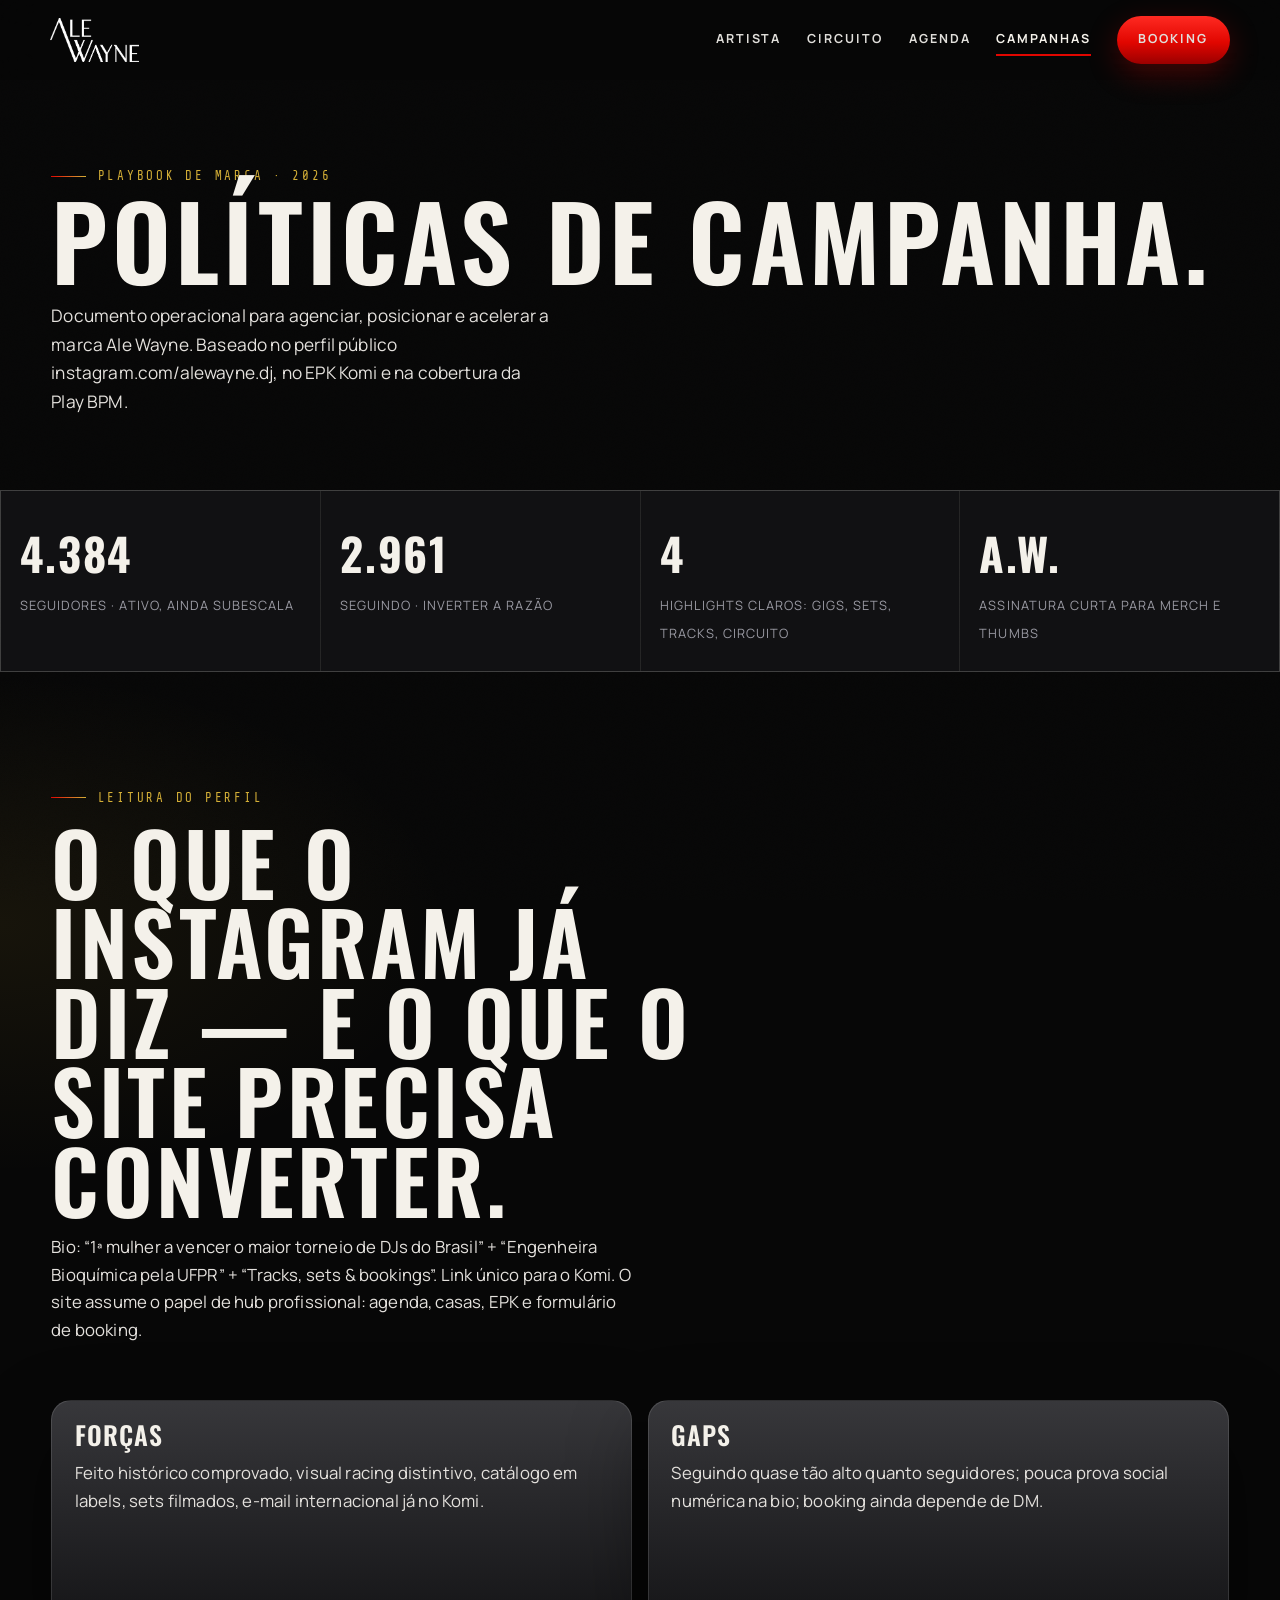
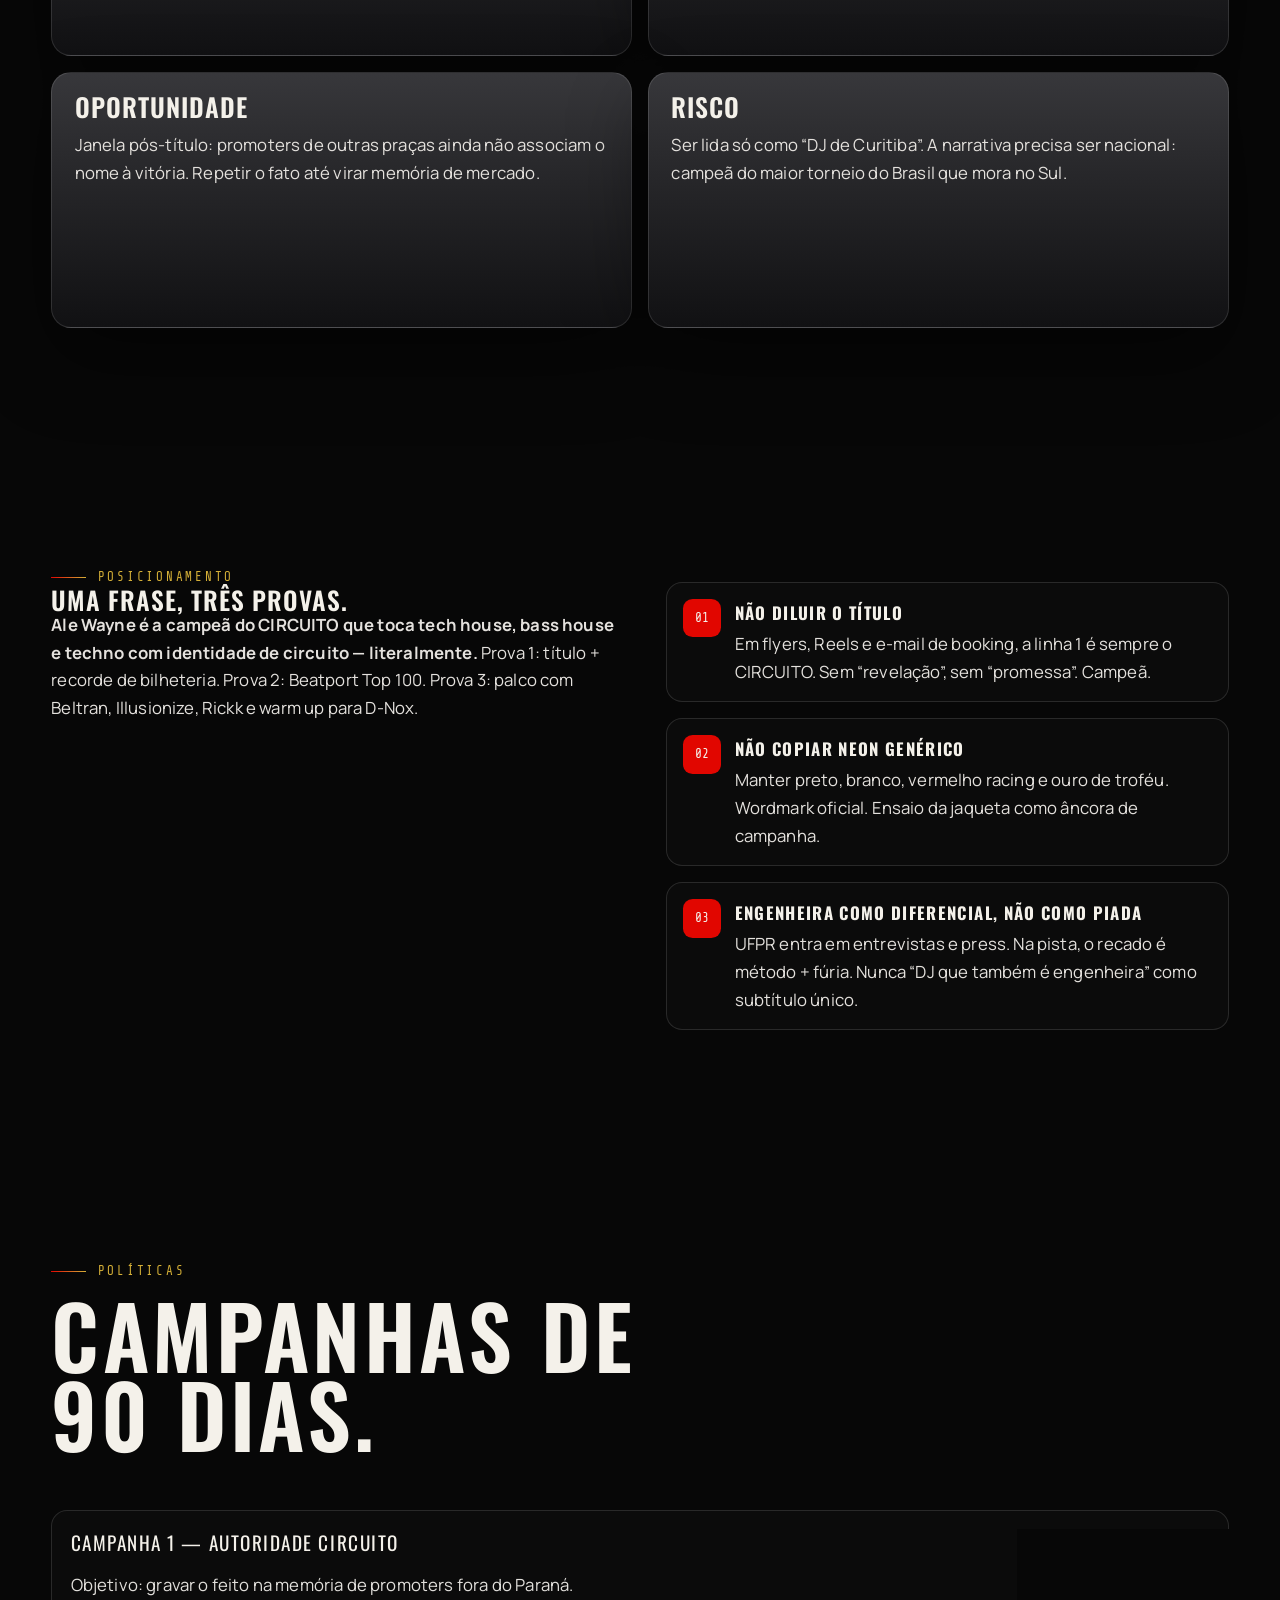
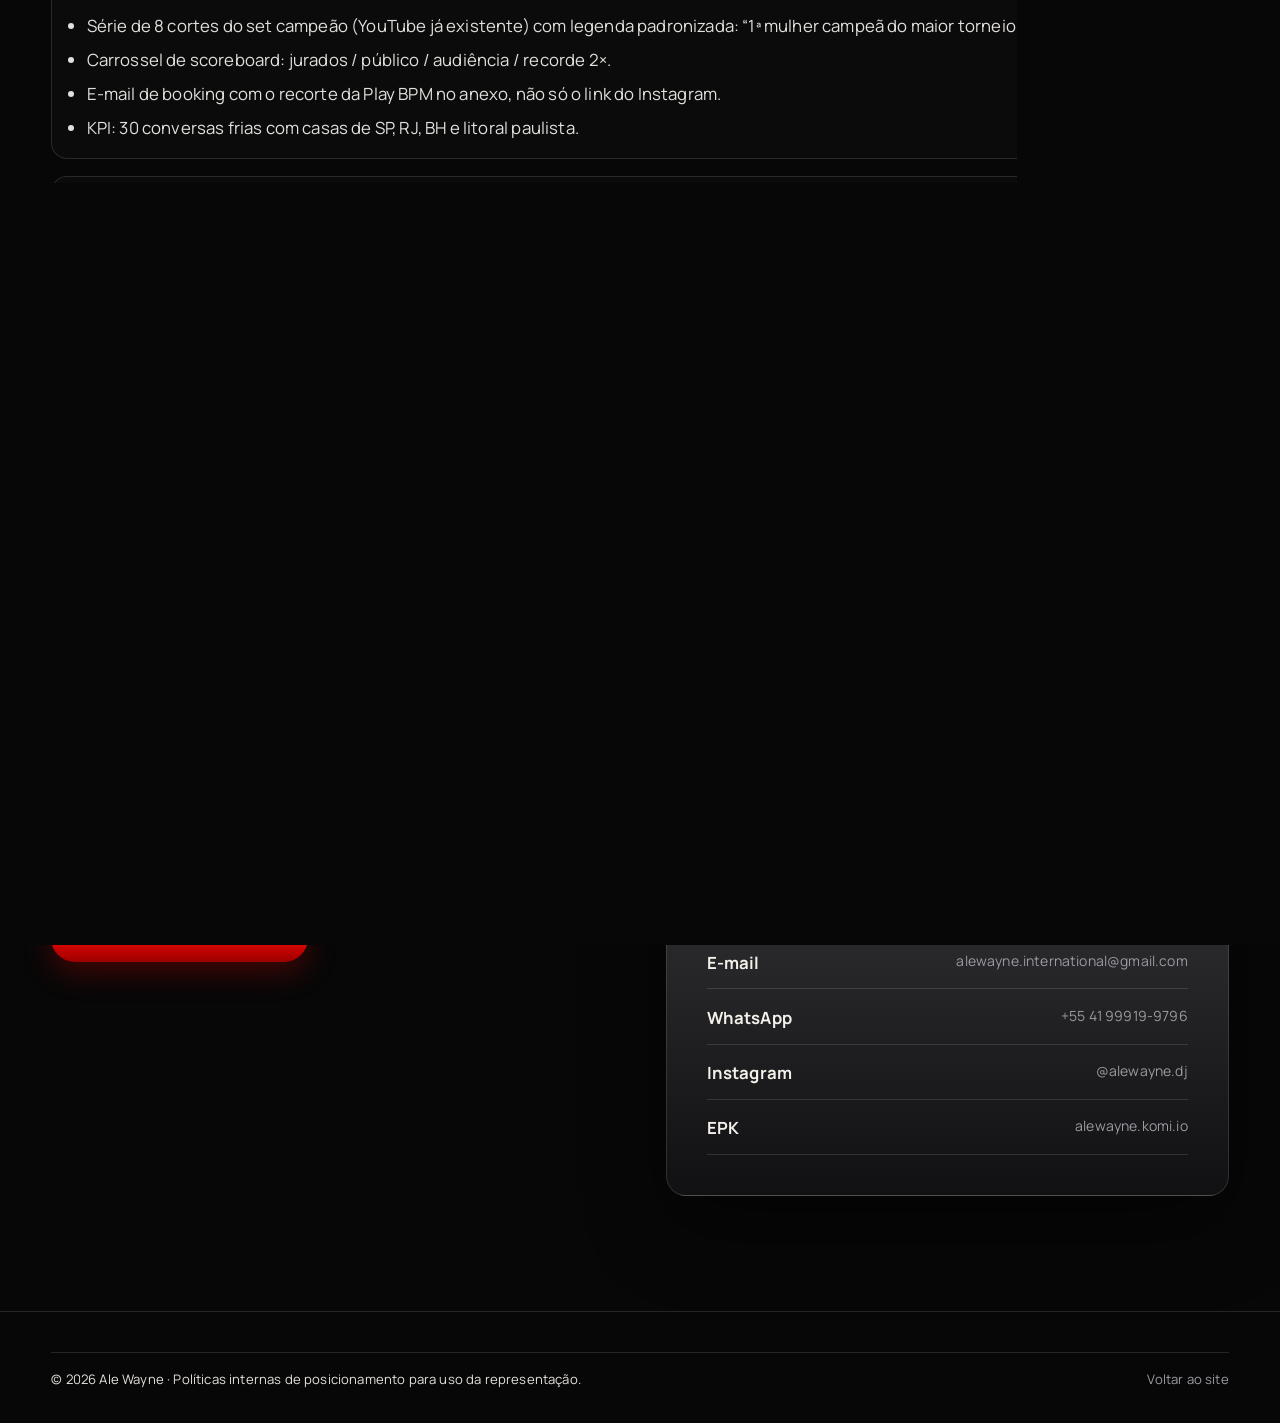
==== campanhas.html @ 580b4e45 "Commit Inicial Co-authored-by: Cursor <cursoragent@cursor.com>" ====
<!DOCTYPE html>
<html lang="pt-BR">
  <head>
    <meta charset="utf-8" />
    <meta name="viewport" content="width=device-width, initial-scale=1" />
    <title>Campanhas de posicionamento | Ale Wayne</title>
    <meta
      name="description"
      content="Políticas de campanha, posicionamento e engajamento para a marca Ale Wayne: campeã do CIRCUITO Park Art, DJ e produtora de tech house, bass house e techno."
    />
    <link rel="canonical" href="https://alewayne.dj/campanhas.html" />
    <link rel="icon" href="assets/icons/favicon.svg" type="image/svg+xml" />
    <link rel="preconnect" href="https://fonts.googleapis.com" />
    <link rel="preconnect" href="https://fonts.gstatic.com" crossorigin />
    <link
      href="https://fonts.googleapis.com/css2?family=Manrope:wght@400;500;700;800&family=Oswald:wght@500;600;700&family=Share+Tech+Mono&display=swap"
      rel="stylesheet"
    />
    <link rel="stylesheet" href="css/styles.css" />
    <meta property="og:title" content="Campanhas de posicionamento | Ale Wayne" />
    <meta
      property="og:description"
      content="Playbook de marca para promoters, imprensa e equipe: autoridade de campeã, identidade racing e crescimento no Instagram."
    />
    <meta property="og:image" content="assets/images/ale-wayne-portrait.jpg" />
  </head>
  <body>
    <a class="skip-link" href="#conteudo">Pular para o conteúdo</a>

    <header class="site-header" data-header>
      <div class="wrap">
        <a class="brand" href="index.html" aria-label="Ale Wayne — início">
          <img src="assets/images/ale-wayne-banner.png" alt="Ale Wayne" width="220" height="44" />
        </a>
        <button class="nav-toggle" type="button" data-nav-toggle aria-expanded="false" aria-controls="menu-principal">
          <span></span>
          <span class="sr-only">Abrir menu</span>
        </button>
        <nav class="nav" id="menu-principal" data-nav aria-label="Principal">
          <a href="index.html#artista">Artista</a>
          <a href="index.html#circuito">CIRCUITO</a>
          <a href="index.html#agenda">Agenda</a>
          <a href="campanhas.html" aria-current="page">Campanhas</a>
          <a class="btn btn-red" href="index.html#booking">Booking</a>
        </nav>
      </div>
    </header>

    <main id="conteudo">
      <section class="hero" style="min-height: auto; padding-bottom: 3rem">
        <div class="wrap">
          <p class="kicker">Playbook de marca · 2026</p>
          <h1 style="font-size: clamp(3rem, 8vw, 6.5rem)">Políticas de campanha.</h1>
          <p class="hero-copy">
            Documento operacional para agenciar, posicionar e acelerar a marca
            Ale Wayne. Baseado no perfil público
            <a href="https://www.instagram.com/alewayne.dj/" target="_blank" rel="noopener noreferrer">instagram.com/alewayne.dj</a>,
            no EPK Komi e na cobertura da Play BPM.
          </p>
        </div>
      </section>

      <section class="stats" aria-label="Diagnóstico do Instagram">
        <article class="stat">
          <b>4.384</b>
          <span>seguidores · ativo, ainda subescala</span>
        </article>
        <article class="stat">
          <b>2.961</b>
          <span>seguindo · inverter a razão</span>
        </article>
        <article class="stat">
          <b>4</b>
          <span>highlights claros: Gigs, Sets, Tracks, Circuito</span>
        </article>
        <article class="stat">
          <b>A.W.</b>
          <span>assinatura curta para merch e thumbs</span>
        </article>
      </section>

      <section class="section">
        <div class="wrap">
          <div class="section-head">
            <p class="kicker">Leitura do perfil</p>
            <h2>O que o Instagram já diz — e o que o site precisa converter.</h2>
            <p class="lede">
              Bio: “1ª mulher a vencer o maior torneio de DJs do Brasil” +
              “Engenheira Bioquímica pela UFPR” + “Tracks, sets &amp; bookings”.
              Link único para o Komi. O site assume o papel de hub profissional:
              agenda, casas, EPK e formulário de booking.
            </p>
          </div>
          <div class="matrix">
            <article class="card campaign-card">
              <h3>Forças</h3>
              <p>Feito histórico comprovado, visual racing distintivo, catálogo em labels, sets filmados, e-mail internacional já no Komi.</p>
            </article>
            <article class="card campaign-card">
              <h3>Gaps</h3>
              <p>Seguindo quase tão alto quanto seguidores; pouca prova social numérica na bio; booking ainda depende de DM.</p>
            </article>
            <article class="card campaign-card">
              <h3>Oportunidade</h3>
              <p>Janela pós-título: promoters de outras praças ainda não associam o nome à vitória. Repetir o fato até virar memória de mercado.</p>
            </article>
            <article class="card campaign-card">
              <h3>Risco</h3>
              <p>Ser lida só como “DJ de Curitiba”. A narrativa precisa ser nacional: campeã do maior torneio do Brasil que mora no Sul.</p>
            </article>
          </div>
        </div>
      </section>

      <section class="section">
        <div class="wrap about-grid">
          <div>
            <p class="kicker">Posicionamento</p>
            <h2>Uma frase, três provas.</h2>
            <p class="lede">
              <strong>Ale Wayne é a campeã do CIRCUITO que toca tech house, bass house e techno com identidade de circuito — literalmente.</strong>
              Prova 1: título + recorde de bilheteria. Prova 2: Beatport Top 100. Prova 3: palco com Beltran, Illusionize, Rickk e warm up para D-Nox.
            </p>
          </div>
          <ul class="bio-points">
            <li>
              <span class="mark">01</span>
              <div>
                <strong>Não diluir o título</strong>
                <p>Em flyers, Reels e e-mail de booking, a linha 1 é sempre o CIRCUITO. Sem “revelação”, sem “promessa”. Campeã.</p>
              </div>
            </li>
            <li>
              <span class="mark">02</span>
              <div>
                <strong>Não copiar neon genérico</strong>
                <p>Manter preto, branco, vermelho racing e ouro de troféu. Wordmark oficial. Ensaio da jaqueta como âncora de campanha.</p>
              </div>
            </li>
            <li>
              <span class="mark">03</span>
              <div>
                <strong>Engenheira como diferencial, não como piada</strong>
                <p>UFPR entra em entrevistas e press. Na pista, o recado é método + fúria. Nunca “DJ que também é engenheira” como subtítulo único.</p>
              </div>
            </li>
          </ul>
        </div>
      </section>

      <section class="section">
        <div class="wrap">
          <div class="section-head">
            <p class="kicker">Políticas</p>
            <h2>Campanhas de 90 dias.</h2>
          </div>
          <div class="policy">
            <details open>
              <summary>Campanha 1 — Autoridade CIRCUITO</summary>
              <p>Objetivo: gravar o feito na memória de promoters fora do Paraná.</p>
              <ul>
                <li>Série de 8 cortes do set campeão (YouTube já existente) com legenda padronizada: “1ª mulher campeã do maior torneio de DJs do Brasil”.</li>
                <li>Carrossel de scoreboard: jurados / público / audiência / recorde 2×.</li>
                <li>E-mail de booking com o recorte da Play BPM no anexo, não só o link do Instagram.</li>
                <li>KPI: 30 conversas frias com casas de SP, RJ, BH e litoral paulista.</li>
              </ul>
            </details>
            <details>
              <summary>Campanha 2 — Engajamento de pista</summary>
              <p>Objetivo: transformar o público das casas em seguidores e o seguidor em frequentador.</p>
              <ul>
                <li>Stories com QR no booth apontando para a agenda deste site, não só para o Komi.</li>
                <li>Repost de UGC com crédito; pedir 3 vídeos por gig ao fotógrafo da casa.</li>
                <li>Highlight “Gigs 2026” atualizado em 24h após cada data.</li>
                <li>CTA fixo: “salva o set completo no YouTube” — funil longo, não só like.</li>
                <li>KPI: +1.500 seguidores líquidos em 90 dias e razão seguir/seguindo abaixo de 0,4.</li>
              </ul>
            </details>
            <details>
              <summary>Campanha 3 — Catálogo que viaja</summary>
              <p>Objetivo: fazer a produtora circular além da DJ.</p>
              <ul>
                <li>Calendário de drop: 1 track ou remix a cada 6–8 semanas, com teaser de 12s vertical.</li>
                <li>Empilhar “Diamonds on My Necklace #78 Beatport” em toda bio e descrição de YouTube.</li>
                <li>Playlist oficial “A.W. Circuit” no Spotify com as próprias faixas + referências de booth.</li>
                <li>KPI: 20k plays acumulados no YouTube dos sets + 1 suporte novo de nome internacional citado em post.</li>
              </ul>
            </details>
            <details>
              <summary>Campanha 4 — Praças e baladas</summary>
              <p>Objetivo: sair do circuito só curitibano sem abandonar a casa.</p>
              <ul>
                <li>Manter Park Art, Meio Cwb, Space Club e Stand By como âncoras.</li>
                <li>Empacotar “South Run”: Curitiba + Floripa + Balneário em um PDF de 1 página para agentes.</li>
                <li>Harmonic Festival como prova de palco ao ar livre para negociar outros festivais de 2027.</li>
                <li>Nunca aceitar data que concorra com Park Art no mesmo fim de semana sem alinhamento — a casa do título é prioridade de marca.</li>
              </ul>
            </details>
            <details>
              <summary>Campanha 5 — Relacionamento e booking</summary>
              <p>Objetivo: profissionalizar o inbound.</p>
              <ul>
                <li>Todo DM de casa é redirecionado para o formulário do site ou para alewayne.international@gmail.com.</li>
                <li>WhatsApp +55 41 99919-9796 é canal oficial, não pessoal sem filtro. Horário comercial de resposta no EPK.</li>
                <li>Kit de 48h: rider técnico, bio curta (600 caracteres), bio longa, 5 fotos, 2 sets, 1 one-sheet.</li>
                <li>Após cada gig: agradecimento público à casa + tag + 1 frame do público. Política de reputação, não vaidade.</li>
              </ul>
            </details>
            <details>
              <summary>Tom de voz e o que não fazer</summary>
              <ul>
                <li>Tom: direto, competitivo, elegante. Sem autoajuda, sem “sonho realizado”, sem diminutivo.</li>
                <li>Hashtags-núcleo: #AleWayne #CircuitoParkArt #TechHouse #BassHouse #Curitiba.</li>
                <li>Não usar fotos de celular em material de booking. Não cobrir o wordmark com filtros rosa.</li>
                <li>Não negociar cache abaixo do piso combinado com a representação só “para aparecer” em capital — o título já fez aparecer.</li>
              </ul>
            </details>
          </div>
        </div>
      </section>

      <section class="section">
        <div class="wrap contact-grid">
          <div>
            <p class="kicker">Ativação</p>
            <h2>Como a equipe executa.</h2>
            <p class="lede">Semana típica pós-título: 3 Reels de arquivo, 1 Stories de bastidor, 1 post de data, 2 DMs de casa nova, 1 follow-up de imprensa.</p>
            <a class="btn btn-red" href="index.html#booking">Falar com a representação</a>
          </div>
          <div class="card trophy">
            <p class="kicker">Contatos oficiais</p>
            <h3>Canal único.</h3>
            <div class="contact-list">
              <a href="mailto:alewayne.international@gmail.com"><strong>E-mail</strong><small>alewayne.international@gmail.com</small></a>
              <a href="https://wa.me/5541999199796"><strong>WhatsApp</strong><small>+55 41 99919-9796</small></a>
              <a href="https://www.instagram.com/alewayne.dj/"><strong>Instagram</strong><small>@alewayne.dj</small></a>
              <a href="https://alewayne.komi.io/"><strong>EPK</strong><small>alewayne.komi.io</small></a>
            </div>
          </div>
        </div>
      </section>
    </main>

    <footer class="site-footer">
      <div class="wrap legal">
        <p>© <span data-year></span> Ale Wayne · Políticas internas de posicionamento para uso da representação.</p>
        <a href="index.html">Voltar ao site</a>
      </div>
    </footer>
    <script src="js/main.js" defer></script>
  </body>
</html>
---- css/styles.css ----
@layer reset, tokens, base, layout, components, pages, utilities;

@layer tokens {
  :root {
    --ink: #070707;
    --asphalt: #111113;
    --steel: #1c1c20;
    --line: color-mix(in srgb, #ffffff 12%, transparent);
    --mist: #9a9aa3;
    --paper: #f4f1ea;
    --white: #ffffff;
    --red: #e10600;
    --red-deep: #9b0000;
    --gold: #d4af37;
    --gold-soft: #f0d78c;
    --amber: #ff7a18;
    --safe: clamp(1.25rem, 4vw, 5rem);
    --header: 5rem;
    --radius: 1.25rem;
    --shadow: 0 30px 80px rgb(0 0 0 / 0.45);
    --ease: cubic-bezier(0.22, 1, 0.36, 1);
    --font-display: "Oswald", "Arial Narrow", sans-serif;
    --font-body: "Manrope", "Segoe UI", sans-serif;
    --font-mono: "Share Tech Mono", ui-monospace, monospace;
    --max: 1180px;
    --focus: 0 0 0 3px var(--ink), 0 0 0 6px var(--gold);
  }

  @media (prefers-reduced-motion: reduce) {
    :root {
      --ease: linear;
    }
  }
}

@layer reset {
  *,
  *::before,
  *::after {
    box-sizing: border-box;
    margin: 0;
    padding: 0;
  }

  html {
    scroll-behavior: smooth;
    scroll-padding-top: calc(var(--header) + 0.75rem);
  }

  @media (prefers-reduced-motion: reduce) {
    html {
      scroll-behavior: auto;
    }

    *,
    *::before,
    *::after {
      animation-duration: 0.01ms !important;
      animation-iteration-count: 1 !important;
      transition-duration: 0.01ms !important;
      scroll-behavior: auto !important;
    }
  }

  img,
  svg,
  video {
    display: block;
    max-width: 100%;
    height: auto;
  }

  button,
  input,
  select,
  textarea {
    font: inherit;
    color: inherit;
  }

  button {
    cursor: pointer;
    background: none;
    border: 0;
  }

  a {
    color: inherit;
    text-decoration: none;
  }

  ul,
  ol {
    list-style: none;
  }

  table {
    border-collapse: collapse;
  }
}

@layer base {
  body {
    min-height: 100dvh;
    background:
      radial-gradient(1200px 600px at 80% -10%, rgb(225 6 0 / 0.16), transparent 55%),
      radial-gradient(900px 500px at 0% 20%, rgb(212 175 55 / 0.08), transparent 50%),
      var(--ink);
    color: var(--paper);
    font-family: var(--font-body);
    font-size: clamp(0.95rem, 0.9rem + 0.3vw, 1.05rem);
    line-height: 1.65;
    letter-spacing: 0.01em;
    text-rendering: optimizeLegibility;
    -webkit-font-smoothing: antialiased;
  }

  body::before {
    content: "";
    pointer-events: none;
    position: fixed;
    inset: 0;
    z-index: 1;
    opacity: 0.045;
    background-image: url("data:image/svg+xml,%3Csvg xmlns='http://www.w3.org/2000/svg' width='140' height='140'%3E%3Cfilter id='n'%3E%3CfeTurbulence type='fractalNoise' baseFrequency='.85' numOctaves='4' stitchTiles='stitch'/%3E%3C/filter%3E%3Crect width='140' height='140' filter='url(%23n)' opacity='.55'/%3E%3C/svg%3E");
    mix-blend-mode: overlay;
  }

  :focus-visible {
    outline: none;
    box-shadow: var(--focus);
  }

  h1,
  h2,
  h3,
  h4 {
    font-family: var(--font-display);
    font-weight: 600;
    letter-spacing: 0.04em;
    line-height: 0.92;
    text-transform: uppercase;
  }

  p {
    color: color-mix(in srgb, var(--paper) 82%, var(--mist));
  }

  ::selection {
    background: var(--red);
    color: var(--white);
  }
}

@layer layout {
  .skip-link {
    position: absolute;
    left: 1rem;
    top: -4rem;
    z-index: 100;
    background: var(--gold);
    color: var(--ink);
    padding: 0.7rem 1rem;
    font-weight: 700;
  }

  .skip-link:focus {
    top: 1rem;
  }

  .wrap {
    width: min(100% - var(--safe) * 2, var(--max));
    margin-inline: auto;
  }

  .section {
    position: relative;
    z-index: 2;
    padding-block: clamp(4rem, 9vw, 8rem);
  }

  .section-head {
    display: grid;
    gap: 0.85rem;
    margin-bottom: clamp(2rem, 5vw, 3.5rem);
  }

  .kicker {
    display: inline-flex;
    align-items: center;
    gap: 0.7rem;
    color: var(--gold);
    font-family: var(--font-mono);
    font-size: 0.78rem;
    letter-spacing: 0.22em;
    text-transform: uppercase;
  }

  .kicker::before {
    content: "";
    width: 2.2rem;
    height: 1px;
    background: linear-gradient(90deg, var(--red), var(--gold));
  }

  .section-head h2 {
    font-size: clamp(2.4rem, 7vw, 5.4rem);
    max-width: 14ch;
  }

  .lede {
    max-width: 58ch;
    font-size: 1.05rem;
  }
}

@layer components {
  .site-header {
    position: sticky;
    top: 0;
    z-index: 40;
    height: var(--header);
    display: flex;
    align-items: center;
    border-bottom: 1px solid transparent;
    background: color-mix(in srgb, var(--ink) 55%, transparent);
    backdrop-filter: blur(18px) saturate(1.2);
    transition: border-color 0.35s var(--ease), background 0.35s var(--ease);
  }

  .site-header.is-scrolled {
    border-bottom-color: var(--line);
    background: color-mix(in srgb, var(--ink) 86%, transparent);
  }

  .site-header .wrap {
    display: flex;
    align-items: center;
    justify-content: space-between;
    gap: 1rem;
    width: min(100% - 1.5rem, var(--max));
  }

  .brand {
    display: grid;
    place-items: center;
    min-height: 2.4rem;
  }

  .brand img {
    height: 2.75rem;
    width: auto;
  }

  .nav {
    display: flex;
    align-items: center;
    gap: 1.6rem;
  }

  .nav a {
    font-size: 0.78rem;
    font-weight: 700;
    letter-spacing: 0.16em;
    text-transform: uppercase;
    color: color-mix(in srgb, var(--paper) 78%, var(--mist));
    position: relative;
  }

  .nav a:not(.btn)::after {
    content: "";
    position: absolute;
    left: 0;
    bottom: -0.4rem;
    width: 100%;
    height: 2px;
    background: var(--red);
    transform: scaleX(0);
    transform-origin: left;
    transition: transform 0.3s var(--ease);
  }

  .nav a:hover,
  .nav a[aria-current="page"] {
    color: var(--paper);
  }

  .nav a:not(.btn):hover::after,
  .nav a[aria-current="page"]::after {
    transform: scaleX(1);
  }

  .nav-toggle {
    display: none;
    width: 2.6rem;
    height: 2.6rem;
    place-items: center;
    border: 1px solid var(--line);
    border-radius: 999px;
  }

  .nav-toggle span:not(.sr-only),
  .nav-toggle span:not(.sr-only)::before,
  .nav-toggle span:not(.sr-only)::after {
    display: block;
    width: 1.05rem;
    height: 1.5px;
    background: var(--paper);
    position: relative;
    transition: transform 0.3s var(--ease);
  }

  .nav-toggle span:not(.sr-only)::before,
  .nav-toggle span:not(.sr-only)::after {
    content: "";
    position: absolute;
    left: 0;
  }

  .nav-toggle span:not(.sr-only)::before {
    top: -5px;
  }

  .nav-toggle span:not(.sr-only)::after {
    top: 5px;
  }

  .btn {
    display: inline-flex;
    align-items: center;
    justify-content: center;
    gap: 0.55rem;
    min-height: 3rem;
    padding: 0.7rem 1.35rem;
    border-radius: 999px;
    font-weight: 800;
    letter-spacing: 0.12em;
    text-transform: uppercase;
    font-size: 0.72rem;
    transition: transform 0.25s var(--ease), background 0.25s var(--ease), color 0.25s var(--ease);
  }

  .btn:hover {
    transform: translateY(-2px);
  }

  .btn-red {
    background: linear-gradient(180deg, #ff2a22, var(--red) 55%, var(--red-deep));
    color: var(--white);
    box-shadow: 0 10px 30px rgb(225 6 0 / 0.28);
  }

  .btn-ghost {
    border: 1px solid color-mix(in srgb, var(--paper) 22%, transparent);
    color: var(--paper);
    background: rgb(255 255 255 / 0.03);
  }

  .btn-gold {
    background: linear-gradient(180deg, var(--gold-soft), var(--gold));
    color: var(--ink);
  }

  .pill {
    display: inline-flex;
    align-items: center;
    gap: 0.45rem;
    padding: 0.35rem 0.75rem;
    border: 1px solid var(--line);
    border-radius: 999px;
    font-family: var(--font-mono);
    font-size: 0.72rem;
    letter-spacing: 0.12em;
    text-transform: uppercase;
    color: var(--gold-soft);
  }

  .card {
    background: linear-gradient(180deg, color-mix(in srgb, var(--steel) 88%, #fff), var(--asphalt));
    border: 1px solid var(--line);
    border-radius: var(--radius);
    overflow: hidden;
    box-shadow: var(--shadow);
  }

  .ticker {
    overflow: hidden;
    border-block: 1px solid var(--line);
    background: var(--asphalt);
    position: relative;
    z-index: 2;
  }

  .ticker-track {
    display: flex;
    gap: 2.5rem;
    width: max-content;
    padding: 0.85rem 0;
    animation: ticker 28s linear infinite;
    font-family: var(--font-display);
    letter-spacing: 0.22em;
    text-transform: uppercase;
    font-size: 0.85rem;
    color: color-mix(in srgb, var(--paper) 70%, var(--mist));
  }

  .ticker:hover .ticker-track {
    animation-play-state: paused;
  }

  @keyframes ticker {
    to {
      transform: translateX(-50%);
    }
  }

  .modal {
    position: fixed;
    inset: 0;
    z-index: 130;
    display: grid;
    place-items: center;
    padding: 1.25rem;
    background: rgb(0 0 0 / 0.82);
    opacity: 0;
    pointer-events: none;
    transition: opacity 0.3s var(--ease);
  }

  .modal.is-open {
    opacity: 1;
    pointer-events: auto;
  }

  .modal-frame {
    width: min(100%, 960px);
    aspect-ratio: 16 / 9;
    background: #000;
    border-radius: 1rem;
    overflow: hidden;
    box-shadow: var(--shadow);
  }

  .modal-frame iframe {
    width: 100%;
    height: 100%;
    border: 0;
  }

  .modal-close {
    position: absolute;
    top: 1.2rem;
    right: 1.2rem;
    width: 2.8rem;
    height: 2.8rem;
    border-radius: 999px;
    background: var(--paper);
    color: var(--ink);
    font-size: 1.4rem;
  }

  .toast {
    position: fixed;
    right: 1.2rem;
    bottom: 1.2rem;
    z-index: 90;
    padding: 0.9rem 1.15rem;
    border-radius: 0.9rem;
    background: var(--paper);
    color: var(--ink);
    font-weight: 700;
    transform: translateY(120%);
    transition: transform 0.35s var(--ease);
    box-shadow: var(--shadow);
  }

  .toast.is-visible {
    transform: translateY(0);
  }

  .form {
    display: grid;
    gap: 1.15rem;
  }

  .field {
    display: grid;
    gap: 0.35rem;
  }

  .field label {
    display: grid;
    gap: 0.7rem;
    align-items: center;
  }

  .field span {
    font-size: 0.75rem;
    letter-spacing: 0.14em;
    text-transform: uppercase;
    color: var(--mist);
    padding-bottom: 0.1rem;
  }

  .field input,
  .field select,
  .field textarea {
    width: 100%;
    min-width: 0;
    justify-self: stretch;
    background: rgb(255 255 255 / 0.03);
    border: 1px solid var(--line);
    border-radius: 0.85rem;
    padding: 0.95rem 1.05rem;
    color: var(--paper);
    transition: border-color 0.25s var(--ease);
  }

  .field select {
    min-height: 3.15rem;
  }

  .field textarea {
    min-height: 8rem;
    resize: vertical;
  }

  .field input:focus,
  .field select:focus,
  .field textarea:focus {
    border-color: var(--gold);
  }

  .field.error input,
  .field.error select,
  .field.error textarea {
    border-color: var(--red);
  }

  .field small {
    color: var(--red);
    min-height: 0;
  }

  .field small:empty {
    display: none;
  }

  .chips {
    display: flex;
    flex-wrap: wrap;
    gap: 0.55rem;
  }

  .chip {
    padding: 0.45rem 0.9rem;
    border-radius: 999px;
    border: 1px solid var(--line);
    color: var(--mist);
    font-size: 0.78rem;
    letter-spacing: 0.08em;
    text-transform: uppercase;
  }

  .chip.is-active,
  .chip:hover {
    color: var(--ink);
    background: var(--paper);
    border-color: var(--paper);
  }

  .preloader {
    position: fixed;
    inset: 0;
    z-index: 120;
    display: grid;
    place-items: center;
    background: var(--ink);
    transition: opacity 0.5s var(--ease), visibility 0.5s;
  }

  .preloader.is-done {
    opacity: 0;
    visibility: hidden;
    pointer-events: none;
  }

  .preloader img {
    width: min(72vw, 380px);
    animation: pulse 1.4s var(--ease) infinite;
  }

  @keyframes pulse {
    50% {
      opacity: 0.45;
      transform: scale(0.98);
    }
  }
}

@layer pages {
  .hero {
    position: relative;
    z-index: 2;
    min-height: calc(100dvh - var(--header));
    display: grid;
    align-items: center;
    padding-block: clamp(2rem, 6vw, 5rem);
    overflow: hidden;
  }

  .hero-grid {
    display: grid;
    grid-template-columns: 1.1fr 0.9fr;
    gap: clamp(2rem, 5vw, 4.5rem);
    align-items: center;
  }

  .hero h1 {
    font-size: clamp(4.2rem, 13vw, 9.4rem);
    margin: 0.35rem 0 1rem;
  }

  .hero h1 span {
    display: block;
    color: transparent;
    -webkit-text-stroke: 1.5px color-mix(in srgb, var(--paper) 70%, transparent);
  }

  .hero-copy {
    max-width: 46ch;
    font-size: 1.08rem;
    margin-bottom: 1.6rem;
  }

  .hero-actions {
    display: flex;
    flex-wrap: wrap;
    gap: 0.75rem;
    margin-bottom: 1.8rem;
  }

  .hero-meta {
    display: flex;
    flex-wrap: wrap;
    gap: 0.6rem;
  }

  .hero-visual {
    position: relative;
    isolation: isolate;
  }

  .portrait {
    position: relative;
    border-radius: 1.6rem 0.4rem 1.6rem 0.4rem;
    overflow: hidden;
    aspect-ratio: 4 / 5;
    background: #2b2b2f;
    box-shadow: var(--shadow);
  }

  .portrait img {
    width: 100%;
    height: 100%;
    object-fit: cover;
    object-position: 50% 12%;
    filter: contrast(1.05) saturate(1.05);
  }

  .portrait::after {
    content: "";
    position: absolute;
    inset: auto 0 0;
    height: 38%;
    background: linear-gradient(transparent, rgb(7 7 7 / 0.85));
  }

  .portrait-badge {
    position: absolute;
    left: 1rem;
    bottom: 1rem;
    z-index: 2;
    background: var(--gold);
    color: var(--ink);
    padding: 0.7rem 0.9rem;
    font-family: var(--font-display);
    letter-spacing: 0.08em;
    text-transform: uppercase;
    font-size: 0.85rem;
    line-height: 1.15;
  }

  .checkered {
    position: absolute;
    right: -1.2rem;
    top: -1.2rem;
    width: 7.5rem;
    height: 7.5rem;
    z-index: -1;
    background:
      conic-gradient(#fff 90deg, #111 0 180deg, #fff 0 270deg, #111 0) 0 0 / 1.4rem 1.4rem;
    opacity: 0.85;
    mask-image: radial-gradient(circle at 100% 0, #000 40%, transparent 72%);
  }

  .red-slash {
    position: absolute;
    left: -8%;
    bottom: 12%;
    width: 48%;
    height: 8px;
    background: var(--red);
    transform: skewX(-28deg);
    z-index: -1;
  }

  .stats {
    display: grid;
    grid-template-columns: repeat(4, 1fr);
    gap: 1px;
    background: var(--line);
    border: 1px solid var(--line);
    position: relative;
    z-index: 2;
  }

  .stat {
    background: var(--asphalt);
    padding: 1.6rem 1.2rem;
  }

  .stat b {
    display: block;
    font-family: var(--font-display);
    font-size: clamp(1.8rem, 4vw, 2.8rem);
    letter-spacing: 0.04em;
  }

  .stat span {
    color: var(--mist);
    font-size: 0.8rem;
    letter-spacing: 0.08em;
    text-transform: uppercase;
  }

  .about-grid,
  .circuito-grid,
  .contact-grid {
    display: grid;
    grid-template-columns: 1fr 1fr;
    gap: clamp(1.5rem, 4vw, 3.5rem);
    align-items: start;
  }

  .contact-grid {
    align-items: stretch;
  }

  .bio-points {
    display: grid;
    gap: 1rem;
    margin-top: 1.5rem;
  }

  .bio-points li {
    display: grid;
    grid-template-columns: auto 1fr;
    gap: 0.85rem;
    padding: 1rem;
    border: 1px solid var(--line);
    border-radius: 1rem;
    background: rgb(255 255 255 / 0.02);
  }

  .bio-points strong {
    display: block;
    font-family: var(--font-display);
    letter-spacing: 0.08em;
    text-transform: uppercase;
    margin-bottom: 0.2rem;
  }

  .mark {
    width: 2.4rem;
    height: 2.4rem;
    display: grid;
    place-items: center;
    border-radius: 0.6rem;
    background: var(--red);
    font-family: var(--font-mono);
    font-size: 0.8rem;
  }

  .about-photo {
    position: sticky;
    top: calc(var(--header) + 1rem);
  }

  .about-photo img {
    width: 100%;
    border-radius: var(--radius);
    aspect-ratio: 16 / 10;
    object-fit: cover;
    filter: saturate(0.9) contrast(1.08);
  }

  .caption {
    margin-top: 0.75rem;
    font-family: var(--font-mono);
    font-size: 0.78rem;
    color: var(--mist);
    letter-spacing: 0.08em;
    text-transform: uppercase;
  }

  .trophy {
    padding: clamp(1.5rem, 4vw, 2.5rem);
  }

  .trophy h3 {
    font-size: clamp(2rem, 5vw, 3.4rem);
    margin: 0.4rem 0 1rem;
  }

  .scoreboard {
    display: grid;
    grid-template-columns: 1fr 1fr;
    gap: 0.75rem;
    margin-top: 1.5rem;
  }

  .score {
    padding: 0.95rem;
    background: rgb(0 0 0 / 0.28);
    border: 1px solid var(--line);
    border-radius: 0.85rem;
  }

  .score b {
    display: block;
    color: var(--gold);
    font-family: var(--font-display);
    font-size: 1.4rem;
  }

  .music-grid,
  .sets-grid,
  .venues-grid,
  .campaign-grid {
    display: grid;
    gap: 1rem;
  }

  .music-grid {
    grid-template-columns: repeat(4, 1fr);
  }

  .release {
    display: grid;
    gap: 0.75rem;
  }

  .release img {
    width: 100%;
    aspect-ratio: 1;
    object-fit: cover;
    border-radius: 1rem;
    transition: transform 0.45s var(--ease);
  }

  .release:hover img {
    transform: scale(1.04);
  }

  .release h3 {
    font-size: 1.2rem;
    margin-bottom: 0.2rem;
  }

  .release p {
    font-size: 0.85rem;
  }

  .sets-grid {
    grid-template-columns: 1.4fr 1fr 1fr;
    grid-template-rows: auto auto;
  }

  .set-card {
    position: relative;
    min-height: 16rem;
    cursor: pointer;
    overflow: hidden;
  }

  .set-card:first-child {
    grid-row: 1 / span 2;
    min-height: 34rem;
  }

  .set-card img {
    position: absolute;
    inset: 0;
    width: 100%;
    height: 100%;
    object-fit: cover;
    transition: transform 0.7s var(--ease), filter 0.4s var(--ease);
  }

  .set-card:hover img {
    transform: scale(1.06);
    filter: brightness(0.55);
  }

  .set-card figcaption {
    position: absolute;
    inset: auto 0 0;
    z-index: 2;
    padding: 1.2rem;
    background: linear-gradient(transparent, rgb(0 0 0 / 0.86));
  }

  .set-card h3 {
    font-size: 1.15rem;
    margin-bottom: 0.3rem;
  }

  .play-glyph {
    position: absolute;
    inset: 0;
    margin: auto;
    z-index: 2;
    width: 3.4rem;
    height: 3.4rem;
    border-radius: 999px;
    display: grid;
    place-items: center;
    background: rgb(255 255 255 / 0.9);
    color: var(--ink);
    font-size: 1.1rem;
    transform: scale(0.85);
    opacity: 0.9;
  }

  .agenda-list {
    display: grid;
    gap: 0.75rem;
  }

  .event {
    display: grid;
    grid-template-columns: 6.5rem 1fr auto;
    gap: 1rem;
    align-items: center;
    padding: 1rem 1.1rem;
    border: 1px solid var(--line);
    border-radius: 1.1rem;
    background: rgb(255 255 255 / 0.025);
    transition: border-color 0.25s var(--ease), transform 0.25s var(--ease);
  }

  .event:hover {
    border-color: color-mix(in srgb, var(--gold) 55%, var(--line));
    transform: translateX(4px);
  }

  .event time {
    font-family: var(--font-display);
    text-transform: uppercase;
    letter-spacing: 0.08em;
    line-height: 1.1;
  }

  .event time b {
    display: block;
    font-size: 1.8rem;
    color: var(--gold);
  }

  .event h3 {
    font-size: 1.35rem;
    margin-bottom: 0.2rem;
  }

  .event.is-past {
    opacity: 0.55;
  }

  .event[hidden] {
    display: none;
  }

  .venues-grid {
    grid-template-columns: repeat(4, 1fr);
  }

  .venue {
    min-height: 10.5rem;
    padding: 1.1rem;
    display: flex;
    flex-direction: column;
    justify-content: space-between;
    gap: 0.75rem;
    border: 1px solid var(--line);
    border-radius: 1rem;
    background:
      linear-gradient(160deg, rgb(225 6 0 / 0.12), transparent 40%),
      var(--asphalt);
  }

  .venue .pill {
    align-self: start;
  }

  .venue[hidden] {
    display: none;
  }

  .venue h3 {
    font-size: 1.25rem;
  }

  .campaign-grid {
    grid-template-columns: repeat(3, 1fr);
  }

  .campaign-card {
    padding: 1.4rem;
    min-height: 16rem;
    display: grid;
    gap: 0.8rem;
    align-content: start;
  }

  .campaign-card h3 {
    font-size: 1.6rem;
  }

  .supports {
    display: flex;
    flex-wrap: wrap;
    gap: 0.55rem;
  }

  .supports li {
    padding: 0.55rem 0.85rem;
    border: 1px solid var(--line);
    border-radius: 0.7rem;
    font-size: 0.82rem;
    letter-spacing: 0.04em;
    text-transform: uppercase;
  }

  .contact-copy {
    display: flex;
    flex-direction: column;
    justify-content: center;
    gap: 1.15rem;
    height: 100%;
  }

  .contact-copy h2 {
    margin-bottom: 0.15rem;
  }

  .contact-copy .lede {
    margin-bottom: 0.35rem;
  }

  .contact-panel {
    display: grid;
    align-content: center;
    gap: 1.15rem;
    height: 100%;
    padding: 1.65rem 1.7rem;
  }

  .contact-panel .form-actions {
    display: grid;
    gap: 0.7rem;
  }

  .contact-panel .caption {
    text-align: left;
    margin-top: 0;
  }

  .contact-panel .btn {
    width: auto;
    min-height: 3.15rem;
    padding: 0.95rem 1.05rem;
    border-radius: 0.85rem;
    justify-self: start;
    box-shadow: none;
  }

  .contact-list {
    display: grid;
    gap: 0.9rem;
    margin: 0.4rem 0 0;
  }

  .contact-list a {
    display: flex;
    justify-content: space-between;
    gap: 1rem;
    padding-bottom: 0.75rem;
    border-bottom: 1px solid var(--line);
  }

  .contact-list small {
    color: var(--mist);
  }

  @media (min-width: 981px) {
    .contact-panel .field label,
    .contact-panel .form-actions {
      grid-template-columns: 10.75rem minmax(0, 1fr);
      align-items: center;
      column-gap: 1.2rem;
      row-gap: 0.5rem;
    }

    .contact-panel .form-actions .btn,
    .contact-panel .form-actions .caption {
      grid-column: 2;
    }
  }

  .site-footer {
    position: relative;
    z-index: 2;
    border-top: 1px solid var(--line);
    padding-block: 2.5rem 2rem;
  }

  .footer-grid {
    display: grid;
    grid-template-columns: 1.3fr 1fr 1fr;
    gap: 2rem;
    margin-bottom: 2rem;
  }

  .footer-grid h2 {
    font-size: 2.4rem;
    margin-bottom: 0.6rem;
  }

  .legal {
    display: flex;
    justify-content: space-between;
    gap: 1rem;
    flex-wrap: wrap;
    color: var(--mist);
    font-size: 0.82rem;
    border-top: 1px solid var(--line);
    padding-top: 1rem;
  }

  .policy {
    display: grid;
    gap: 1.1rem;
  }

  .policy details {
    border: 1px solid var(--line);
    border-radius: 1rem;
    background: rgb(255 255 255 / 0.02);
    padding: 1rem 1.15rem;
  }

  .policy summary {
    cursor: pointer;
    font-family: var(--font-display);
    text-transform: uppercase;
    letter-spacing: 0.08em;
    font-size: 1.2rem;
    list-style: none;
  }

  .policy summary::-webkit-details-marker {
    display: none;
  }

  .policy details p,
  .policy details ul {
    margin-top: 0.8rem;
    color: color-mix(in srgb, var(--paper) 80%, var(--mist));
  }

  .policy details ul {
    display: grid;
    gap: 0.4rem;
    padding-left: 1rem;
    list-style: disc;
  }

  .matrix {
    display: grid;
    grid-template-columns: repeat(2, 1fr);
    gap: 1rem;
  }

  .reveal {
    opacity: 0;
    transform: translateY(24px);
    animation: reveal 0.8s var(--ease) forwards;
    animation-play-state: paused;
  }

  .reveal.is-in {
    animation-play-state: running;
  }

  @keyframes reveal {
    to {
      opacity: 1;
      transform: none;
    }
  }
}

@layer utilities {
  .sr-only {
    position: absolute;
    width: 1px;
    height: 1px;
    padding: 0;
    margin: -1px;
    overflow: hidden;
    clip: rect(0, 0, 0, 0);
    border: 0;
  }

  .gold {
    color: var(--gold);
  }

  .red {
    color: var(--red);
  }
}

@media (max-width: 980px) {
  .hero-grid,
  .about-grid,
  .circuito-grid,
  .contact-grid,
  .footer-grid,
  .sets-grid,
  .matrix {
    grid-template-columns: 1fr;
  }

  .contact-copy,
  .contact-panel {
    height: auto;
  }

  .stats,
  .music-grid,
  .venues-grid,
  .campaign-grid {
    grid-template-columns: repeat(2, 1fr);
  }

  .set-card:first-child {
    grid-row: auto;
    min-height: 18rem;
  }

  .about-photo {
    position: static;
  }

  .nav-toggle {
    display: grid;
  }

  .nav {
    position: fixed;
    inset: var(--header) 0 auto;
    display: none;
    flex-direction: column;
    align-items: stretch;
    gap: 0;
    padding: 1rem 1.25rem 1.4rem;
    background: color-mix(in srgb, var(--ink) 96%, transparent);
    border-bottom: 1px solid var(--line);
  }

  .nav.is-open {
    display: flex;
  }

  .nav a {
    padding: 0.85rem 0;
    border-bottom: 1px solid var(--line);
  }

  .nav .btn {
    margin-top: 0.8rem;
  }
}

@media (max-width: 640px) {
  .stats,
  .music-grid,
  .venues-grid,
  .campaign-grid,
  .scoreboard {
    grid-template-columns: 1fr;
  }

  .event {
    grid-template-columns: 4.8rem 1fr;
  }

  .event .btn {
    grid-column: 1 / -1;
  }

  .hero h1 {
    font-size: clamp(3.4rem, 22vw, 5.2rem);
  }
}

@media print {
  .site-header,
  .preloader,
  .ticker,
  .nav-toggle,
  .hero-actions,
  .btn,
  .modal,
  .toast {
    display: none !important;
  }

  body {
    background: #fff;
    color: #111;
  }
}
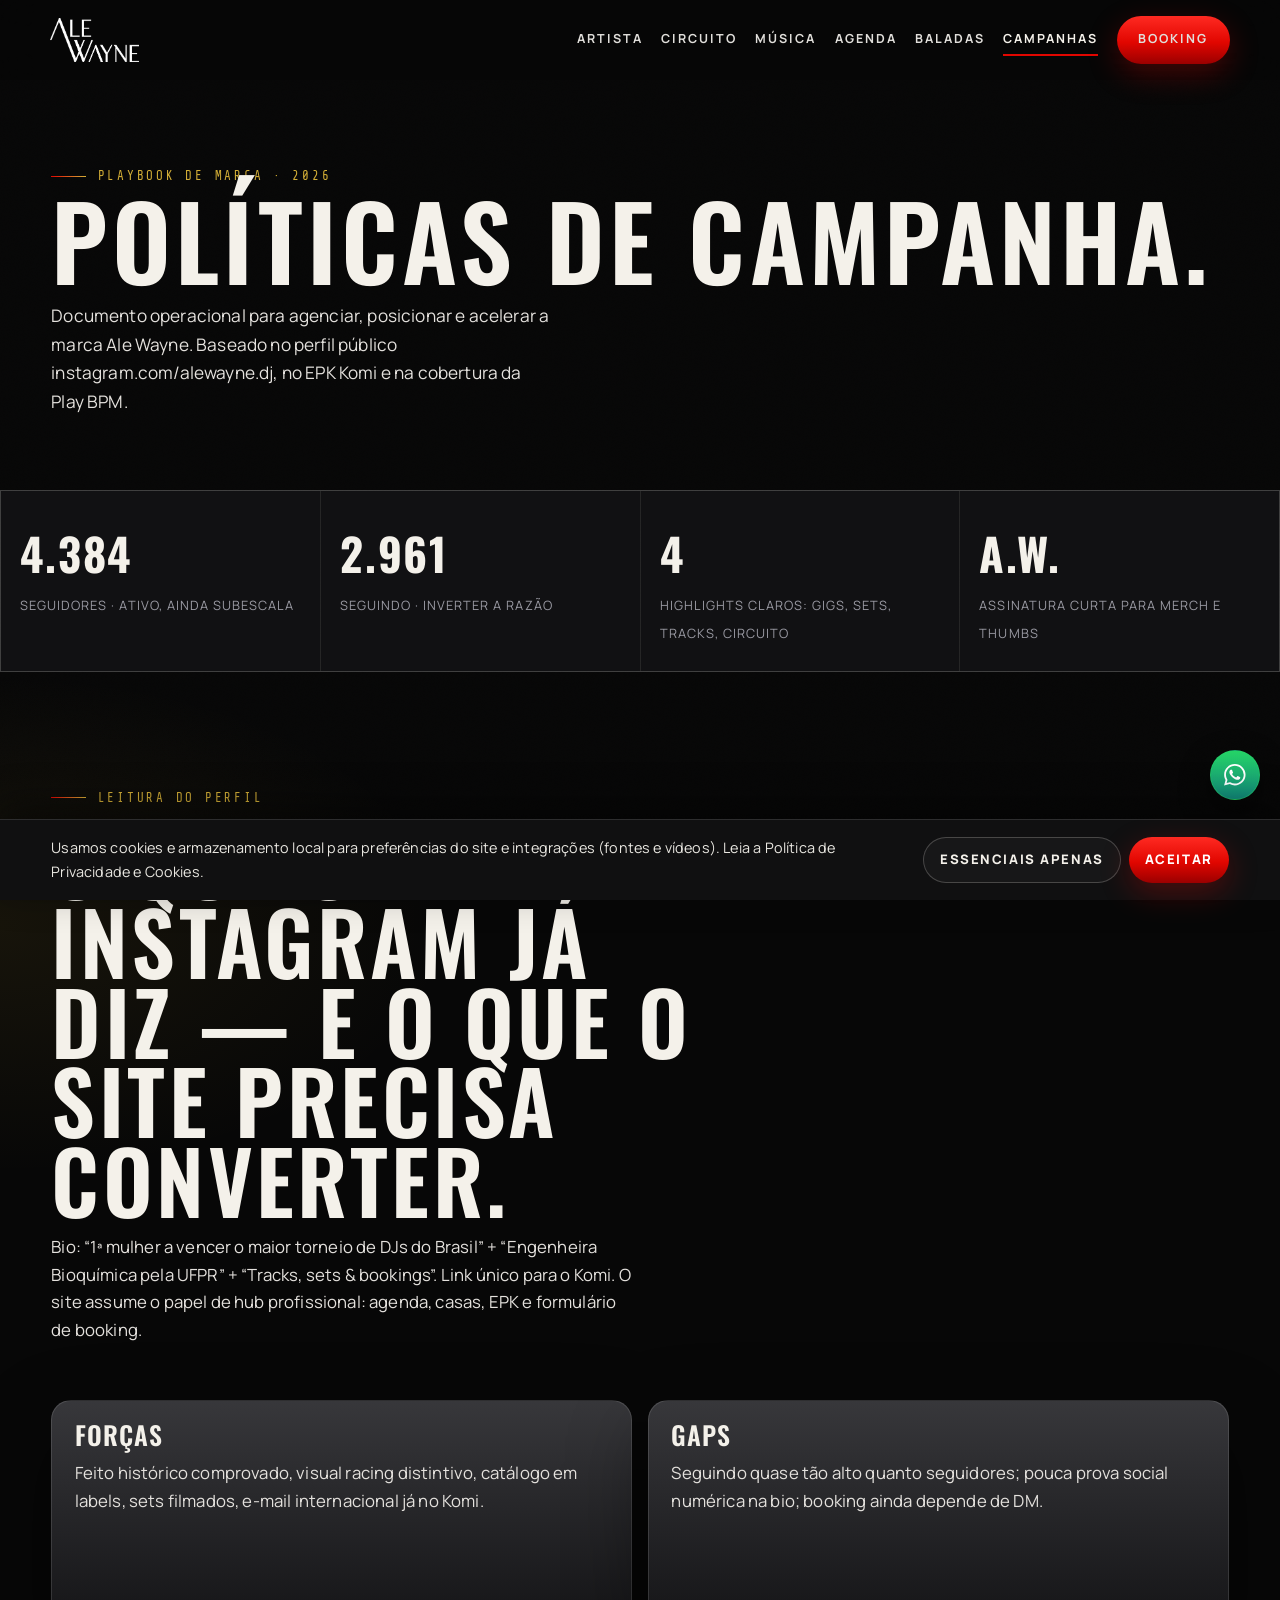
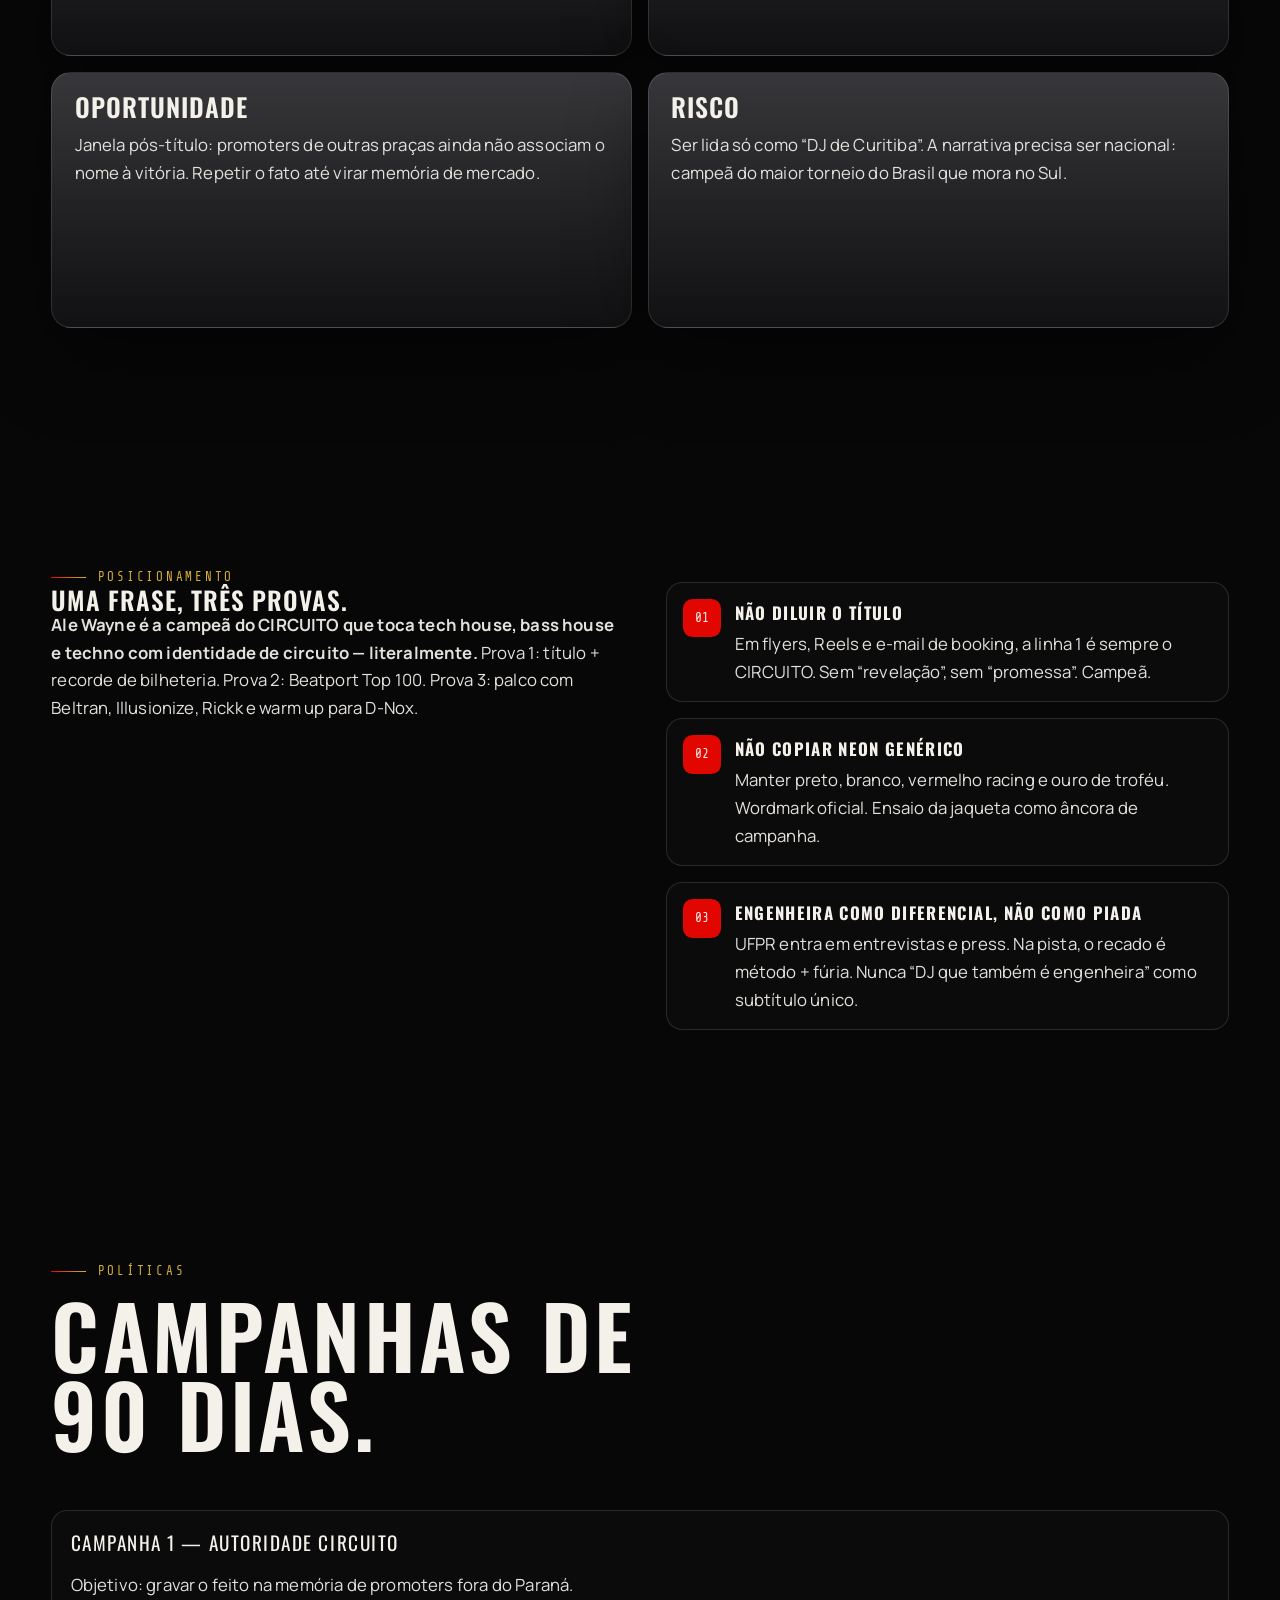
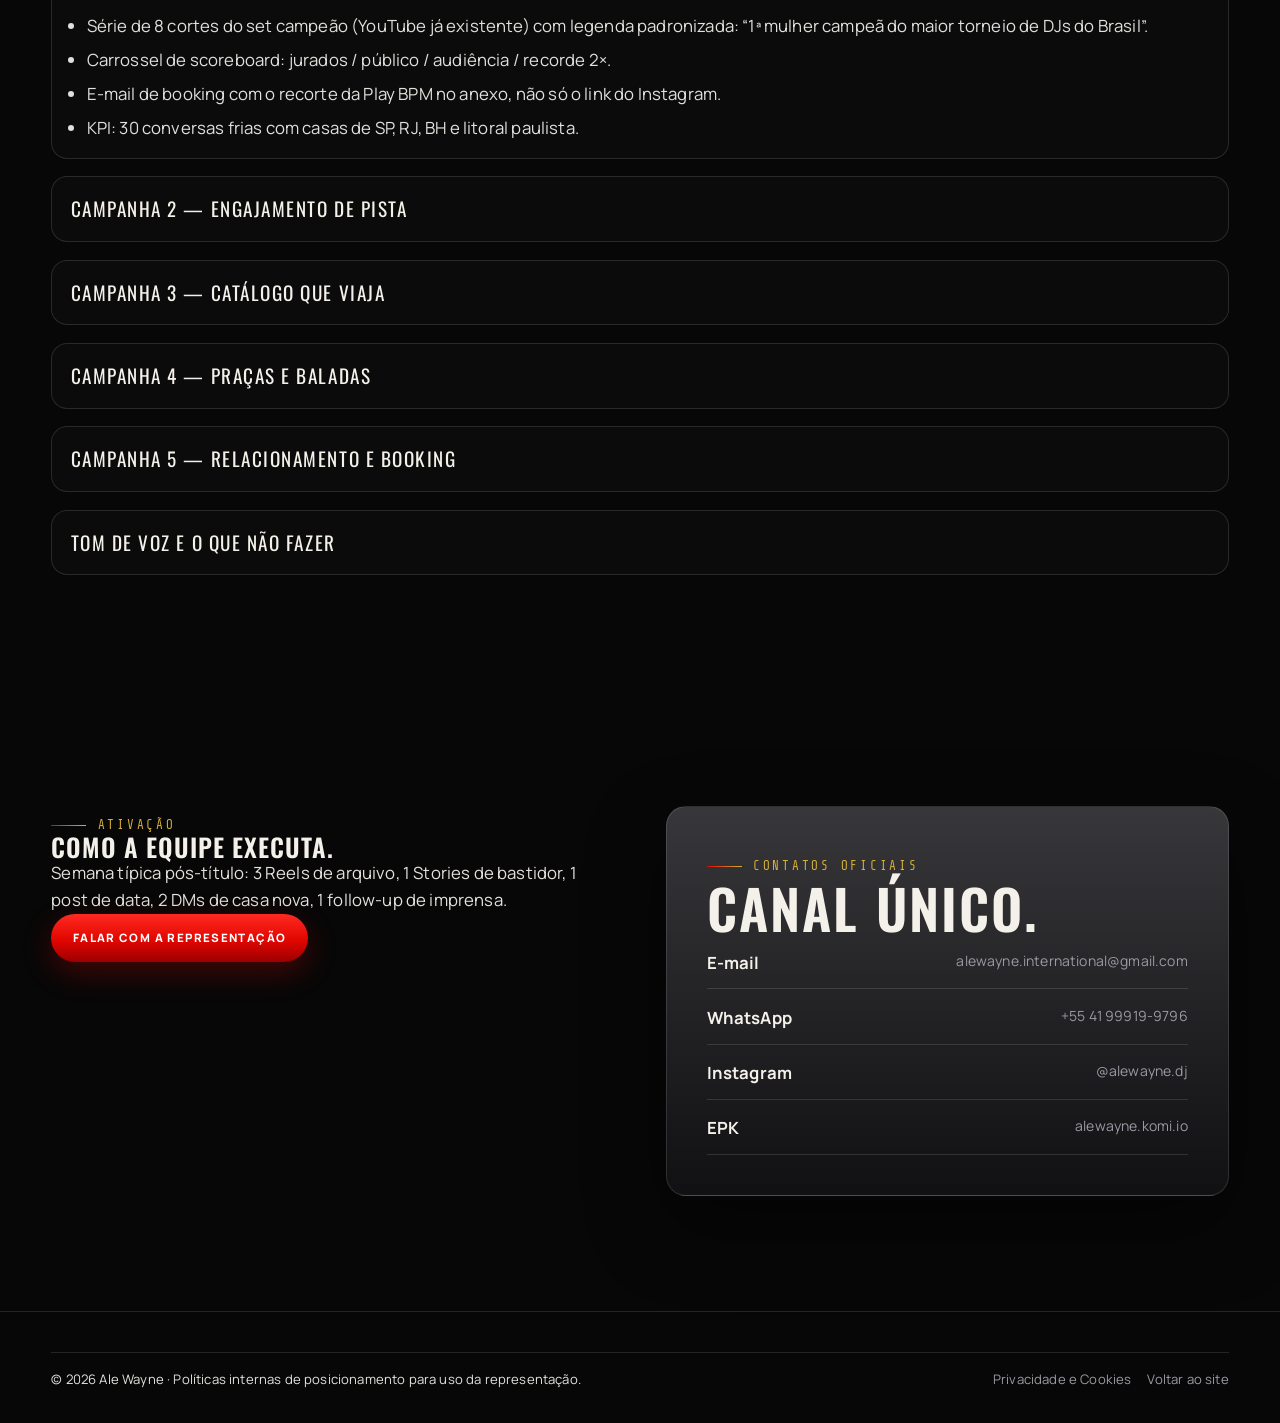
==== commit 896ec959: "Ajuste Layout Co-authored-by: Cursor <cursoragent@cursor.com>" ====
--- a/campanhas.html
+++ b/campanhas.html
@@ -39,7 +39,9 @@
         <nav class="nav" id="menu-principal" data-nav aria-label="Principal">
           <a href="index.html#artista">Artista</a>
           <a href="index.html#circuito">CIRCUITO</a>
+          <a href="index.html#musica">Música</a>
           <a href="index.html#agenda">Agenda</a>
+          <a href="index.html#baladas">Baladas</a>
           <a href="campanhas.html" aria-current="page">Campanhas</a>
           <a class="btn btn-red" href="index.html#booking">Booking</a>
         </nav>
@@ -244,9 +246,46 @@
     <footer class="site-footer">
       <div class="wrap legal">
         <p>© <span data-year></span> Ale Wayne · Políticas internas de posicionamento para uso da representação.</p>
-        <a href="index.html">Voltar ao site</a>
+        <div class="legal-links">
+          <a href="privacidade.html">Privacidade e Cookies</a>
+          <a href="index.html">Voltar ao site</a>
+        </div>
       </div>
     </footer>
+
+    <button type="button" class="float-action float-action--top" data-back-top aria-label="Voltar ao topo">
+      <svg viewBox="0 0 24 24" aria-hidden="true" focusable="false">
+        <path d="M12 5.5 5 12.5h4.5V19h5v-6.5H19L12 5.5z" />
+      </svg>
+    </button>
+    <a
+      class="float-action float-action--whatsapp"
+      href="https://wa.me/5541999199796?text=Ol%C3%A1!%20Gostaria%20de%20falar%20sobre%20booking%20com%20a%20Ale%20Wayne."
+      target="_blank"
+      rel="noopener noreferrer"
+      aria-label="WhatsApp Ale Wayne"
+    >
+      <svg viewBox="0 0 24 24" aria-hidden="true" focusable="false">
+        <path
+          d="M17.472 14.382c-.297-.149-1.758-.867-2.03-.967-.273-.099-.471-.148-.67.15-.197.297-.767.966-.94 1.164-.173.199-.347.223-.644.075-.297-.15-1.255-.463-2.39-1.475-.883-.788-1.48-1.761-1.653-2.059-.173-.297-.018-.458.13-.606.134-.133.298-.347.446-.52.149-.174.198-.298.298-.497.099-.198.05-.371-.025-.52-.075-.149-.669-1.612-.916-2.207-.242-.579-.487-.5-.669-.51-.173-.008-.371-.01-.57-.01-.198 0-.52.074-.792.372-.272.297-1.04 1.016-1.04 2.479 0 1.462 1.065 2.875 1.213 3.074.149.198 2.096 3.2 5.077 4.487.709.306 1.262.489 1.694.625.712.227 1.36.195 1.871.118.571-.085 1.758-.719 2.006-1.413.248-.694.248-1.289.173-1.413-.074-.124-.272-.198-.57-.347m-5.421 7.403h-.004a9.87 9.87 0 0 1-5.031-1.378l-.361-.214-3.741.982.998-3.648-.235-.374a9.86 9.86 0 0 1-1.51-5.26c.001-5.45 4.436-9.884 9.888-9.884 2.64 0 5.122 1.03 6.988 2.898a9.825 9.825 0 0 1 2.893 6.994c-.003 5.45-4.435 9.884-9.885 9.884m8.413-18.297A11.815 11.815 0 0 0 12.05 0C5.495 0 .16 5.335.157 11.892c0 2.096.547 4.142 1.588 5.945L.057 24l6.305-1.654a11.882 11.882 0 0 0 5.683 1.448h.005c6.554 0 11.89-5.335 11.893-11.893a11.821 11.821 0 0 0-3.48-8.413z"
+        />
+      </svg>
+    </a>
+
+    <div class="cookie-banner" data-cookie-banner hidden>
+      <div class="wrap cookie-banner-inner">
+        <p>
+          Usamos cookies e armazenamento local para preferências do site e integrações (fontes e
+          vídeos). Leia a
+          <a href="privacidade.html">Política de Privacidade e Cookies</a>.
+        </p>
+        <div class="cookie-banner-actions">
+          <button class="btn btn-ghost" type="button" data-cookie-reject>Essenciais apenas</button>
+          <button class="btn btn-red" type="button" data-cookie-accept>Aceitar</button>
+        </div>
+      </div>
+    </div>
+
     <script src="js/main.js" defer></script>
   </body>
 </html>
--- a/css/styles.css
+++ b/css/styles.css
@@ -254,8 +254,11 @@
 
   .nav {
     display: flex;
+    flex-wrap: wrap;
     align-items: center;
-    gap: 1.6rem;
+    justify-content: flex-end;
+    gap: 0.65rem 1.15rem;
+    max-width: min(100%, 42rem);
   }
 
   .nav a {
@@ -396,7 +399,7 @@
     gap: 2.5rem;
     width: max-content;
     padding: 0.85rem 0;
-    animation: ticker 28s linear infinite;
+    animation: ticker 95s linear infinite;
     font-family: var(--font-display);
     letter-spacing: 0.22em;
     text-transform: uppercase;
@@ -853,7 +856,7 @@
   }
 
   .music-grid {
-    grid-template-columns: repeat(4, 1fr);
+    grid-template-columns: repeat(5, 1fr);
   }
 
   .release {
@@ -880,6 +883,17 @@
 
   .release p {
     font-size: 0.85rem;
+  }
+
+  .release-link {
+    color: inherit;
+    text-decoration: none;
+    border-radius: 1rem;
+    outline-offset: 4px;
+  }
+
+  .release-link:focus-visible {
+    outline: 2px solid var(--gold);
   }
 
   .sets-grid {
@@ -1158,6 +1172,12 @@
     padding-top: 1rem;
   }
 
+  .legal-links {
+    display: flex;
+    flex-wrap: wrap;
+    gap: 1rem;
+  }
+
   .policy {
     display: grid;
     gap: 1.1rem;
@@ -1194,6 +1214,137 @@
     gap: 0.4rem;
     padding-left: 1rem;
     list-style: disc;
+  }
+
+  .legal-doc {
+    max-width: 46rem;
+    display: grid;
+    gap: 2rem;
+  }
+
+  .legal-block {
+    display: grid;
+    gap: 0.65rem;
+    padding: 1.15rem 1.2rem;
+    border: 1px solid var(--line);
+    border-radius: 1rem;
+    background: rgb(255 255 255 / 0.02);
+  }
+
+  .legal-block h3 {
+    font-family: var(--font-display);
+    font-size: 1.15rem;
+    letter-spacing: 0.06em;
+    text-transform: uppercase;
+  }
+
+  .legal-block ul {
+    display: grid;
+    gap: 0.35rem;
+    padding-left: 1.1rem;
+    list-style: disc;
+    color: color-mix(in srgb, var(--paper) 82%, var(--mist));
+  }
+
+  .legal-block p {
+    color: color-mix(in srgb, var(--paper) 82%, var(--mist));
+  }
+
+  .cookie-banner {
+    position: fixed;
+    inset-inline: 0;
+    bottom: 0;
+    z-index: 90;
+    padding: 1rem 0;
+    border-top: 1px solid var(--line);
+    background: color-mix(in srgb, var(--asphalt) 92%, black);
+    backdrop-filter: blur(12px);
+    box-shadow: 0 -12px 40px rgb(0 0 0 / 0.45);
+  }
+
+  .cookie-banner[hidden] {
+    display: none;
+  }
+
+  .cookie-banner-inner {
+    display: flex;
+    align-items: center;
+    justify-content: space-between;
+    gap: 1.25rem;
+    flex-wrap: wrap;
+  }
+
+  .cookie-banner-inner p {
+    flex: 1 1 16rem;
+    font-size: 0.9rem;
+    color: color-mix(in srgb, var(--paper) 88%, var(--mist));
+    margin: 0;
+  }
+
+  .cookie-banner-actions {
+    display: flex;
+    flex-wrap: wrap;
+    gap: 0.5rem;
+  }
+
+  .cookie-banner .btn {
+    min-height: 2.5rem;
+    padding-inline: 1rem;
+    font-size: 0.82rem;
+  }
+
+  .float-action {
+    position: fixed;
+    z-index: 45;
+    bottom: 1.35rem;
+    display: grid;
+    place-items: center;
+    width: 3.15rem;
+    height: 3.15rem;
+    border-radius: 999px;
+    border: 1px solid var(--line);
+    box-shadow: 0 12px 32px rgb(0 0 0 / 0.45);
+    transition:
+      transform 0.25s var(--ease),
+      opacity 0.25s var(--ease),
+      visibility 0.25s var(--ease),
+      bottom 0.25s var(--ease);
+  }
+
+  .float-action:hover {
+    transform: translateY(-3px);
+  }
+
+  .float-action svg {
+    width: 1.35rem;
+    height: 1.35rem;
+    fill: currentColor;
+  }
+
+  .float-action--top {
+    left: 1.25rem;
+    background: color-mix(in srgb, var(--asphalt) 88%, var(--ink));
+    color: var(--paper);
+    opacity: 0;
+    visibility: hidden;
+    pointer-events: none;
+  }
+
+  .float-action--top.is-visible {
+    opacity: 1;
+    visibility: visible;
+    pointer-events: auto;
+  }
+
+  .float-action--whatsapp {
+    right: 1.25rem;
+    background: linear-gradient(180deg, #25d366, #128c7e);
+    color: var(--white);
+    border-color: color-mix(in srgb, #25d366 50%, transparent);
+  }
+
+  body:has(.cookie-banner:not([hidden])) .float-action {
+    bottom: 6.25rem;
   }
 
   .matrix {
@@ -1242,6 +1393,12 @@
   }
 }
 
+@media (max-width: 1180px) {
+  .music-grid {
+    grid-template-columns: repeat(3, 1fr);
+  }
+}
+
 @media (max-width: 980px) {
   .hero-grid,
   .about-grid,
@@ -1284,6 +1441,8 @@
     display: none;
     flex-direction: column;
     align-items: stretch;
+    justify-content: flex-start;
+    max-width: none;
     gap: 0;
     padding: 1rem 1.25rem 1.4rem;
     background: color-mix(in srgb, var(--ink) 96%, transparent);
@@ -1334,7 +1493,9 @@
   .hero-actions,
   .btn,
   .modal,
-  .toast {
+  .toast,
+  .float-action,
+  .cookie-banner {
     display: none !important;
   }
 
